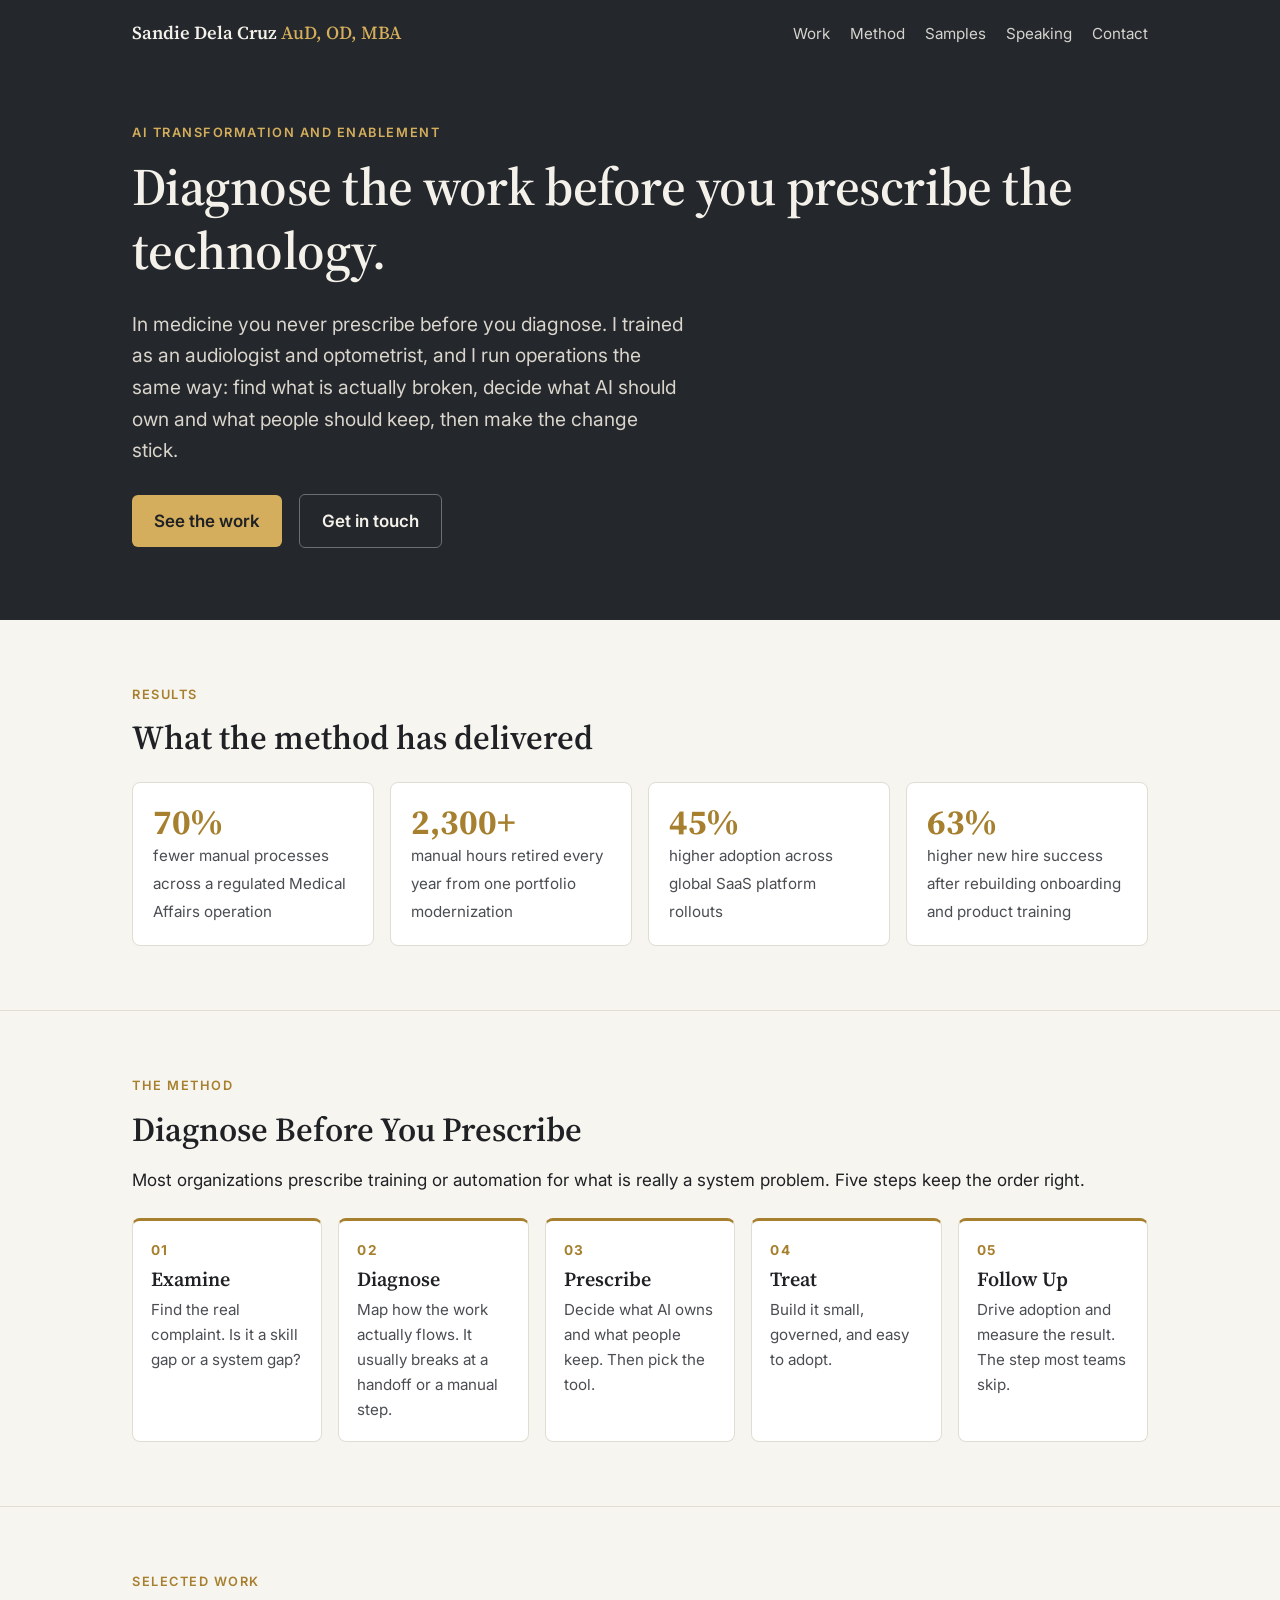
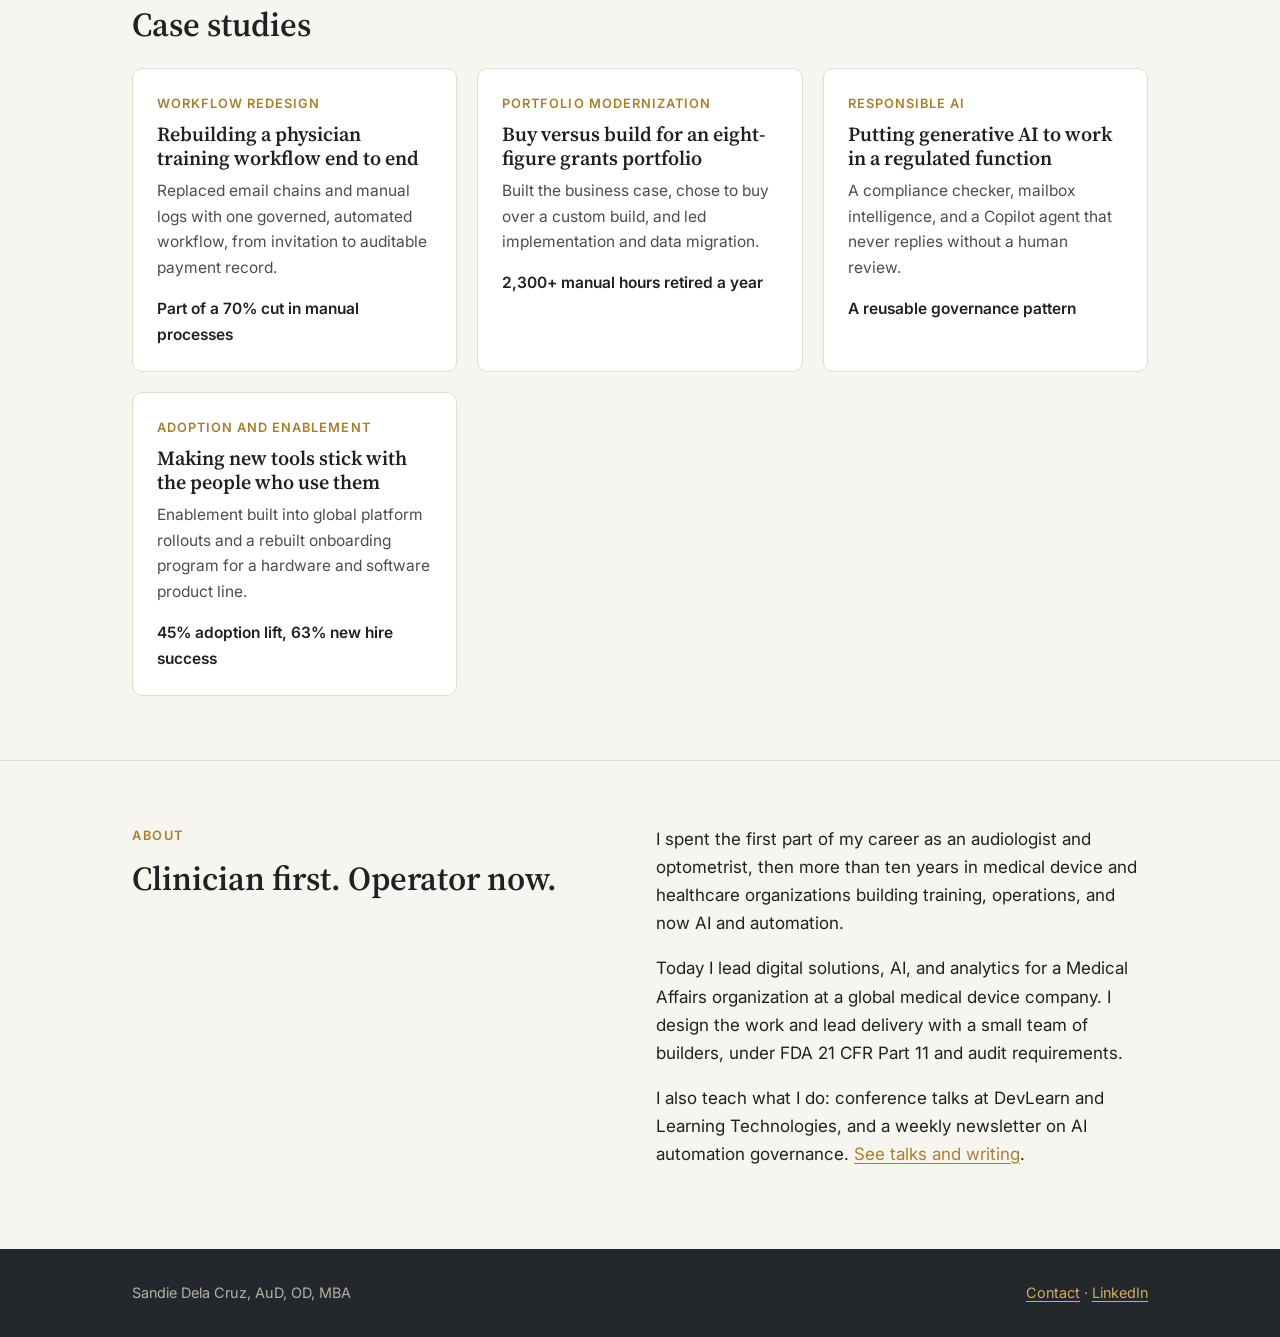
==== index.html @ 118a7989 "Launch portfolio site: case studies, sample work, role toolkits Co-Authored-By: Claude Opus 5.5 <nor" ====
<!doctype html>
<html lang="en">
<head>
  <meta charset="UTF-8">
  <meta name="viewport" content="width=device-width, initial-scale=1.0">
  <title>Sandie Dela Cruz, AuD, OD, MBA</title>
  <meta name="description" content="Clinician turned AI transformation and enablement leader. Diagnose the work before you prescribe the technology.">
  <link rel="preconnect" href="https://fonts.googleapis.com">
  <link rel="preconnect" href="https://fonts.gstatic.com" crossorigin>
  <link href="https://fonts.googleapis.com/css2?family=Inter:wght@400;500;600;700&family=Source+Serif+4:wght@500;600&display=swap" rel="stylesheet">
  <link rel="stylesheet" href="css/styles.css">
</head>
<body>
  <header class="site-header">
    <div class="wrap">
      <a class="brand" href="index.html">Sandie Dela Cruz <span>AuD, OD, MBA</span></a>
      <nav class="nav" aria-label="Main">
        <a href="index.html#work">Work</a>
        <a href="index.html#method">Method</a>
        <a href="samples.html">Samples</a>
        <a href="speaking.html">Speaking</a>
        <a href="contact.html">Contact</a>
      </nav>
    </div>
  </header>

  <main>
    <div class="hero">
      <div class="wrap">
        <p class="eyebrow">AI Transformation and Enablement</p>
        <h1>Diagnose the work before you prescribe the technology.</h1>
        <p class="lede">In medicine you never prescribe before you diagnose. I trained as an audiologist and optometrist, and I run operations the same way: find what is actually broken, decide what AI should own and what people should keep, then make the change stick.</p>
        <a class="btn" href="#work">See the work</a>
        <a class="btn ghost" href="contact.html">Get in touch</a>
      </div>
    </div>

    <section aria-labelledby="proof">
      <div class="wrap">
        <p class="eyebrow">Results</p>
        <h2 id="proof">What the method has delivered</h2>
        <div class="stats">
          <div class="stat"><strong>70%</strong><span>fewer manual processes across a regulated Medical Affairs operation</span></div>
          <div class="stat"><strong>2,300+</strong><span>manual hours retired every year from one portfolio modernization</span></div>
          <div class="stat"><strong>45%</strong><span>higher adoption across global SaaS platform rollouts</span></div>
          <div class="stat"><strong>63%</strong><span>higher new hire success after rebuilding onboarding and product training</span></div>
        </div>
      </div>
    </section>

    <section id="method" aria-labelledby="method-h">
      <div class="wrap">
        <p class="eyebrow">The method</p>
        <h2 id="method-h">Diagnose Before You Prescribe</h2>
        <p>Most organizations prescribe training or automation for what is really a system problem. Five steps keep the order right.</p>
        <ol class="steps">
          <li><h3>Examine</h3><p>Find the real complaint. Is it a skill gap or a system gap?</p></li>
          <li><h3>Diagnose</h3><p>Map how the work actually flows. It usually breaks at a handoff or a manual step.</p></li>
          <li><h3>Prescribe</h3><p>Decide what AI owns and what people keep. Then pick the tool.</p></li>
          <li><h3>Treat</h3><p>Build it small, governed, and easy to adopt.</p></li>
          <li><h3>Follow Up</h3><p>Drive adoption and measure the result. The step most teams skip.</p></li>
        </ol>
      </div>
    </section>

    <section id="work" aria-labelledby="work-h">
      <div class="wrap">
        <p class="eyebrow">Selected work</p>
        <h2 id="work-h">Case studies</h2>
        <div class="cards">
          <a class="card" href="work/physician-training-workflow.html">
            <span class="tag">Workflow redesign</span>
            <h3>Rebuilding a physician training workflow end to end</h3>
            <p>Replaced email chains and manual logs with one governed, automated workflow, from invitation to auditable payment record.</p>
            <p class="result">Part of a 70% cut in manual processes</p>
          </a>
          <a class="card" href="work/grants-portfolio.html">
            <span class="tag">Portfolio modernization</span>
            <h3>Buy versus build for an eight-figure grants portfolio</h3>
            <p>Built the business case, chose to buy over a custom build, and led implementation and data migration.</p>
            <p class="result">2,300+ manual hours retired a year</p>
          </a>
          <a class="card" href="work/governed-ai.html">
            <span class="tag">Responsible AI</span>
            <h3>Putting generative AI to work in a regulated function</h3>
            <p>A compliance checker, mailbox intelligence, and a Copilot agent that never replies without a human review.</p>
            <p class="result">A reusable governance pattern</p>
          </a>
          <a class="card" href="work/adoption.html">
            <span class="tag">Adoption and enablement</span>
            <h3>Making new tools stick with the people who use them</h3>
            <p>Enablement built into global platform rollouts and a rebuilt onboarding program for a hardware and software product line.</p>
            <p class="result">45% adoption lift, 63% new hire success</p>
          </a>
        </div>
      </div>
    </section>

    <section aria-labelledby="about-h">
      <div class="wrap two-col">
        <div>
          <p class="eyebrow">About</p>
          <h2 id="about-h">Clinician first. Operator now.</h2>
        </div>
        <div>
          <p>I spent the first part of my career as an audiologist and optometrist, then more than ten years in medical device and healthcare organizations building training, operations, and now AI and automation.</p>
          <p>Today I lead digital solutions, AI, and analytics for a Medical Affairs organization at a global medical device company. I design the work and lead delivery with a small team of builders, under FDA 21 CFR Part 11 and audit requirements.</p>
          <p>I also teach what I do: conference talks at DevLearn and Learning Technologies, and a weekly newsletter on AI automation governance. <a href="speaking.html">See talks and writing</a>.</p>
        </div>
      </div>
    </section>
  </main>

  <footer class="site-footer">
    <div class="wrap">
      <span>Sandie Dela Cruz, AuD, OD, MBA</span>
      <span><a href="contact.html">Contact</a> · <a href="https://www.linkedin.com/in/sandiedelacruz">LinkedIn</a></span>
    </div>
  </footer>
</body>
</html>
---- css/styles.css ----
:root {
  --bg: #f7f5f0;
  --surface: #ffffff;
  --ink: #1f2124;
  --ink-soft: #4a4d52;
  --line: #e2ddd2;
  --charcoal: #24272b;
  --gold: #a7802f;
  --gold-soft: #f1e7cf;
  --on-charcoal: #f4f1ea;
  --max: 1080px;
}

@media (prefers-color-scheme: dark) {
  :root:not([data-theme="light"]) {
    --bg: #17191c;
    --surface: #202327;
    --ink: #ece9e2;
    --ink-soft: #b4b0a7;
    --line: #34383d;
    --charcoal: #101214;
    --gold: #d4ae5c;
    --gold-soft: #3a3222;
    --on-charcoal: #f4f1ea;
  }
}

* { box-sizing: border-box; }

html { scroll-behavior: smooth; }

body {
  margin: 0;
  background: var(--bg);
  color: var(--ink);
  font-family: "Inter", system-ui, -apple-system, "Segoe UI", sans-serif;
  font-size: 17px;
  line-height: 1.65;
  -webkit-font-smoothing: antialiased;
}

h1, h2, h3 {
  font-family: "Source Serif 4", Georgia, serif;
  font-weight: 600;
  line-height: 1.2;
  margin: 0 0 0.5em;
}

h1 { font-size: clamp(2.1rem, 5vw, 3.3rem); letter-spacing: -0.01em; }
h2 { font-size: clamp(1.6rem, 3.2vw, 2.1rem); }
h3 { font-size: 1.25rem; }

p { margin: 0 0 1em; }

a { color: var(--gold); text-underline-offset: 3px; }
a:hover { text-decoration-thickness: 2px; }

.wrap { max-width: var(--max); margin: 0 auto; padding: 0 16px; }
@media (min-width: 720px) { .wrap { padding: 0 32px; } }

/* Header */
.site-header {
  background: var(--charcoal);
  color: var(--on-charcoal);
}
.site-header .wrap {
  display: flex;
  flex-wrap: wrap;
  align-items: center;
  justify-content: space-between;
  gap: 12px;
  padding-top: 18px;
  padding-bottom: 18px;
}
.brand {
  color: var(--on-charcoal);
  text-decoration: none;
  font-family: "Source Serif 4", Georgia, serif;
  font-size: 1.15rem;
  font-weight: 600;
}
.brand span { color: #d4ae5c; font-weight: 500; }
.nav { display: flex; flex-wrap: wrap; gap: 4px 20px; }
.nav a {
  color: var(--on-charcoal);
  text-decoration: none;
  font-size: 0.95rem;
  opacity: 0.85;
}
.nav a:hover, .nav a[aria-current="page"] { opacity: 1; color: #d4ae5c; }

/* Hero */
.hero {
  background: var(--charcoal);
  color: var(--on-charcoal);
  padding: 56px 0 72px;
}
.hero .eyebrow { color: #d4ae5c; }
.hero p.lede { font-size: 1.2rem; max-width: 46ch; color: #d9d5cc; }
.eyebrow {
  text-transform: uppercase;
  letter-spacing: 0.12em;
  font-size: 0.8rem;
  font-weight: 600;
  color: var(--gold);
  margin-bottom: 12px;
}

.btn {
  display: inline-block;
  padding: 12px 22px;
  border-radius: 6px;
  background: #d4ae5c;
  color: #1f2124;
  font-weight: 600;
  text-decoration: none;
  margin: 8px 12px 0 0;
}
.btn.ghost {
  background: transparent;
  color: var(--on-charcoal);
  border: 1px solid #6b6e73;
}
.btn:hover { filter: brightness(1.05); }

/* Sections */
section { padding: 64px 0; }
section + section { border-top: 1px solid var(--line); }

.stats {
  display: grid;
  grid-template-columns: repeat(auto-fit, minmax(200px, 1fr));
  gap: 16px;
  margin-top: 24px;
}
.stat {
  background: var(--surface);
  border: 1px solid var(--line);
  border-radius: 8px;
  padding: 20px;
}
.stat strong {
  display: block;
  font-family: "Source Serif 4", Georgia, serif;
  font-size: 2.2rem;
  color: var(--gold);
  line-height: 1.1;
}
.stat span { color: var(--ink-soft); font-size: 0.95rem; }

.steps {
  list-style: none;
  padding: 0;
  margin: 24px 0 0;
  display: grid;
  grid-template-columns: repeat(auto-fit, minmax(180px, 1fr));
  gap: 16px;
  counter-reset: step;
}
.steps li {
  background: var(--surface);
  border: 1px solid var(--line);
  border-top: 3px solid var(--gold);
  border-radius: 8px;
  padding: 18px;
  counter-increment: step;
}
.steps li::before {
  content: "0" counter(step);
  display: block;
  font-weight: 700;
  color: var(--gold);
  font-size: 0.85rem;
  letter-spacing: 0.1em;
  margin-bottom: 6px;
}
.steps h3 { margin-bottom: 6px; }
.steps p { margin: 0; color: var(--ink-soft); font-size: 0.95rem; }

.cards {
  display: grid;
  grid-template-columns: repeat(auto-fit, minmax(260px, 1fr));
  gap: 20px;
  margin-top: 24px;
}
.card {
  display: flex;
  flex-direction: column;
  background: var(--surface);
  border: 1px solid var(--line);
  border-radius: 10px;
  padding: 24px;
  text-decoration: none;
  color: var(--ink);
  transition: border-color 0.15s, transform 0.15s;
}
.card:hover { border-color: var(--gold); transform: translateY(-2px); }
.card .tag { font-size: 0.8rem; color: var(--gold); font-weight: 600; text-transform: uppercase; letter-spacing: 0.08em; }
.card h3 { margin: 8px 0; }
.card p { color: var(--ink-soft); font-size: 0.97rem; flex: 1; }
.card .result { font-weight: 600; color: var(--ink); margin: 0; }

.two-col { display: grid; gap: 32px; }
@media (min-width: 820px) { .two-col { grid-template-columns: 1fr 1fr; } }

/* Case study */
.case-meta {
  display: grid;
  grid-template-columns: repeat(auto-fit, minmax(180px, 1fr));
  gap: 12px 24px;
  margin-top: 28px;
  font-size: 0.95rem;
}
.case-meta div { border-left: 2px solid #d4ae5c; padding-left: 12px; color: #d9d5cc; }
.case-meta b { display: block; color: var(--on-charcoal); }

.case-body { max-width: 760px; }
.case-body h2 {
  margin-top: 1.8em;
}
.case-body h2 small {
  display: block;
  margin-bottom: 4px;
  font-family: "Inter", system-ui, sans-serif;
  font-size: 0.75rem;
  letter-spacing: 0.12em;
  text-transform: uppercase;
  color: var(--gold);
  font-weight: 700;
}
.case-body ul { padding-left: 1.2em; }
.case-body li { margin-bottom: 0.5em; }

.callout {
  background: var(--gold-soft);
  border-left: 4px solid var(--gold);
  border-radius: 6px;
  padding: 18px 20px;
  margin: 28px 0;
}
.callout p:last-child { margin: 0; }

.next-case { margin-top: 48px; padding-top: 24px; border-top: 1px solid var(--line); }

/* Lists */
.talks { list-style: none; padding: 0; margin: 24px 0 0; }
.talks li {
  background: var(--surface);
  border: 1px solid var(--line);
  border-radius: 8px;
  padding: 20px;
  margin-bottom: 14px;
}
.talks .where { font-size: 0.85rem; color: var(--gold); font-weight: 600; text-transform: uppercase; letter-spacing: 0.08em; }
.talks h3 { margin: 6px 0; }
.talks p { margin: 0; color: var(--ink-soft); }

/* Footer */
.site-footer {
  background: var(--charcoal);
  color: #b4b0a7;
  padding: 32px 0;
  font-size: 0.9rem;
}
.site-footer a { color: #d4ae5c; }
.site-footer .wrap { display: flex; flex-wrap: wrap; justify-content: space-between; gap: 12px; }

/* Role toolkit pages */
.match { margin-top: 24px; border: 1px solid var(--line); border-radius: 10px; overflow: hidden; background: var(--surface); }
.match-row { display: grid; gap: 8px; padding: 18px 20px; }
.match-row + .match-row { border-top: 1px solid var(--line); }
.match-row div:last-child { color: var(--ink-soft); font-size: 0.97rem; }
@media (min-width: 760px) { .match-row { grid-template-columns: 2fr 3fr; gap: 28px; } }

.flow { list-style: none; padding: 0; margin: 24px 0 0; counter-reset: flow; }
.flow li {
  counter-increment: flow;
  position: relative;
  padding: 14px 16px 14px 56px;
  margin-bottom: 10px;
  background: var(--surface);
  border: 1px solid var(--line);
  border-radius: 8px;
}
.flow li::before {
  content: counter(flow);
  position: absolute; left: 16px; top: 13px;
  width: 26px; height: 26px; border-radius: 50%;
  background: var(--gold); color: #fff;
  font-weight: 700; font-size: 0.85rem;
  display: flex; align-items: center; justify-content: center;
}
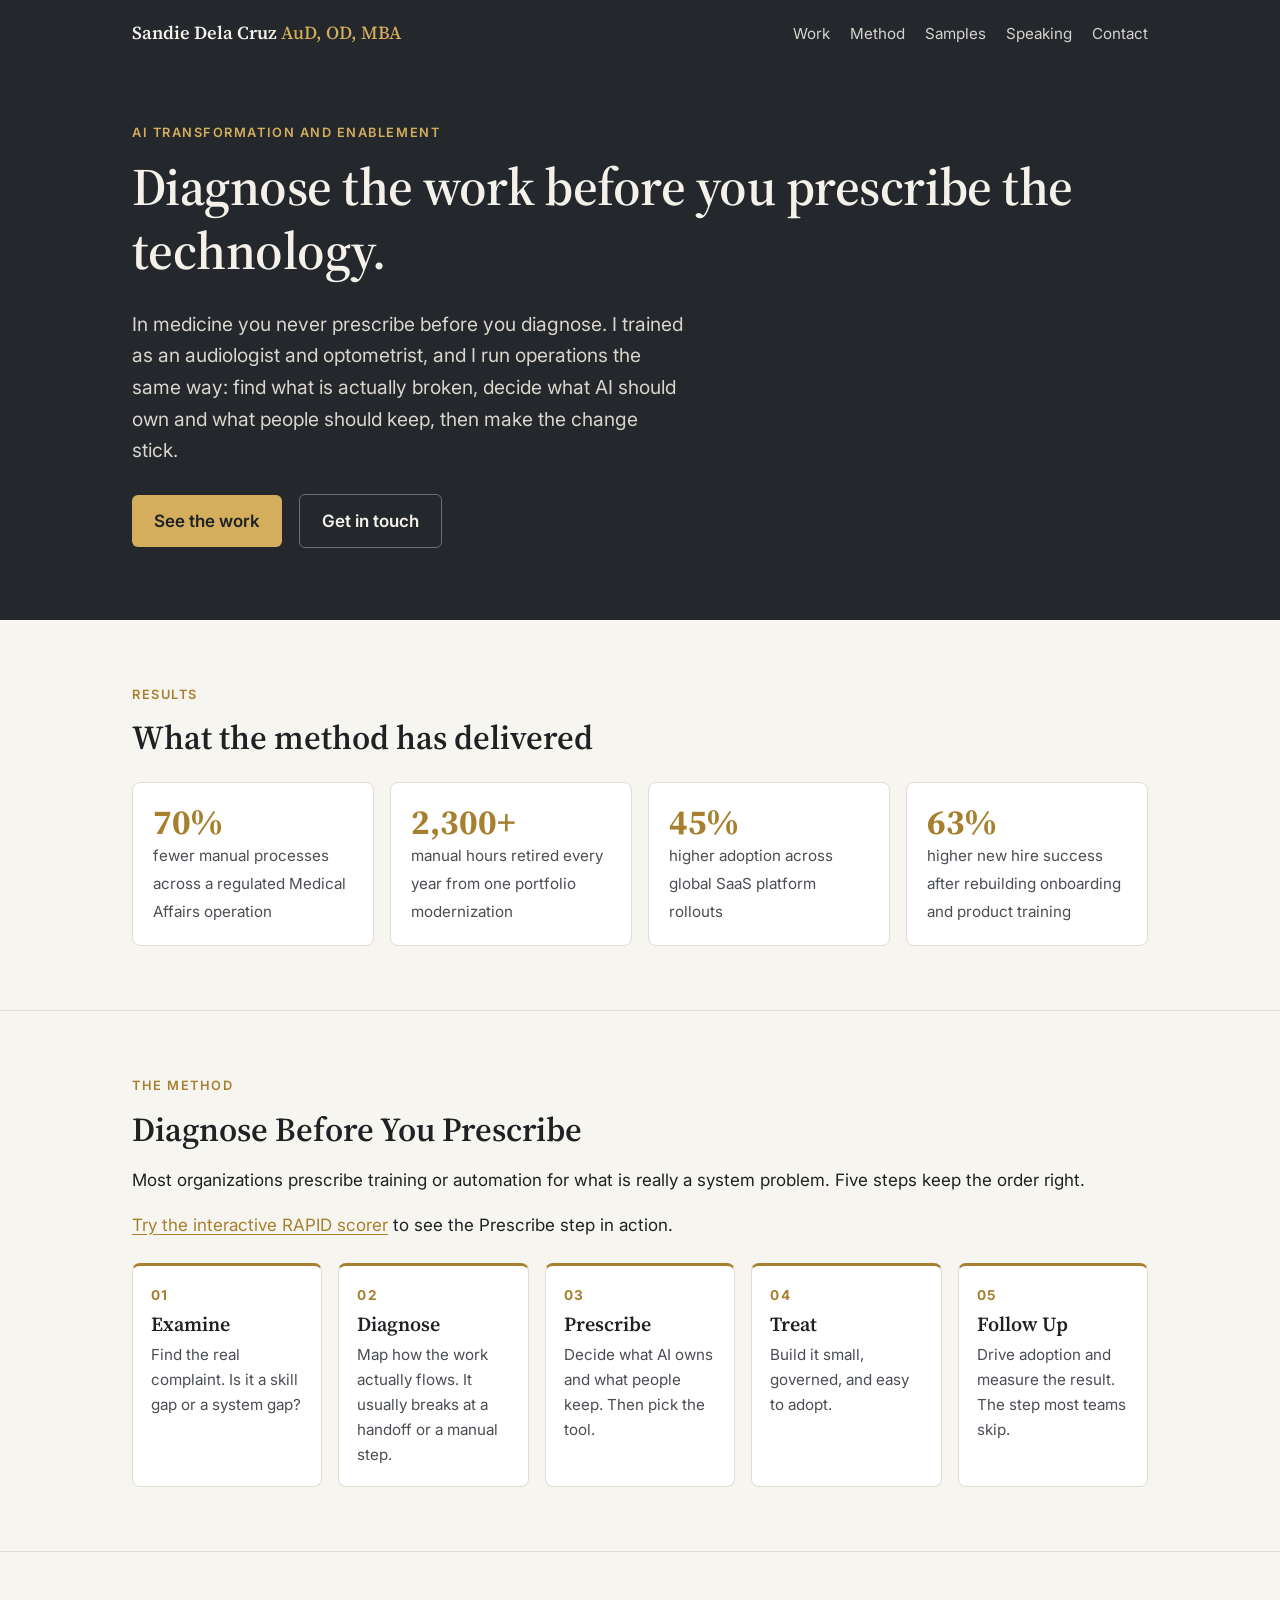
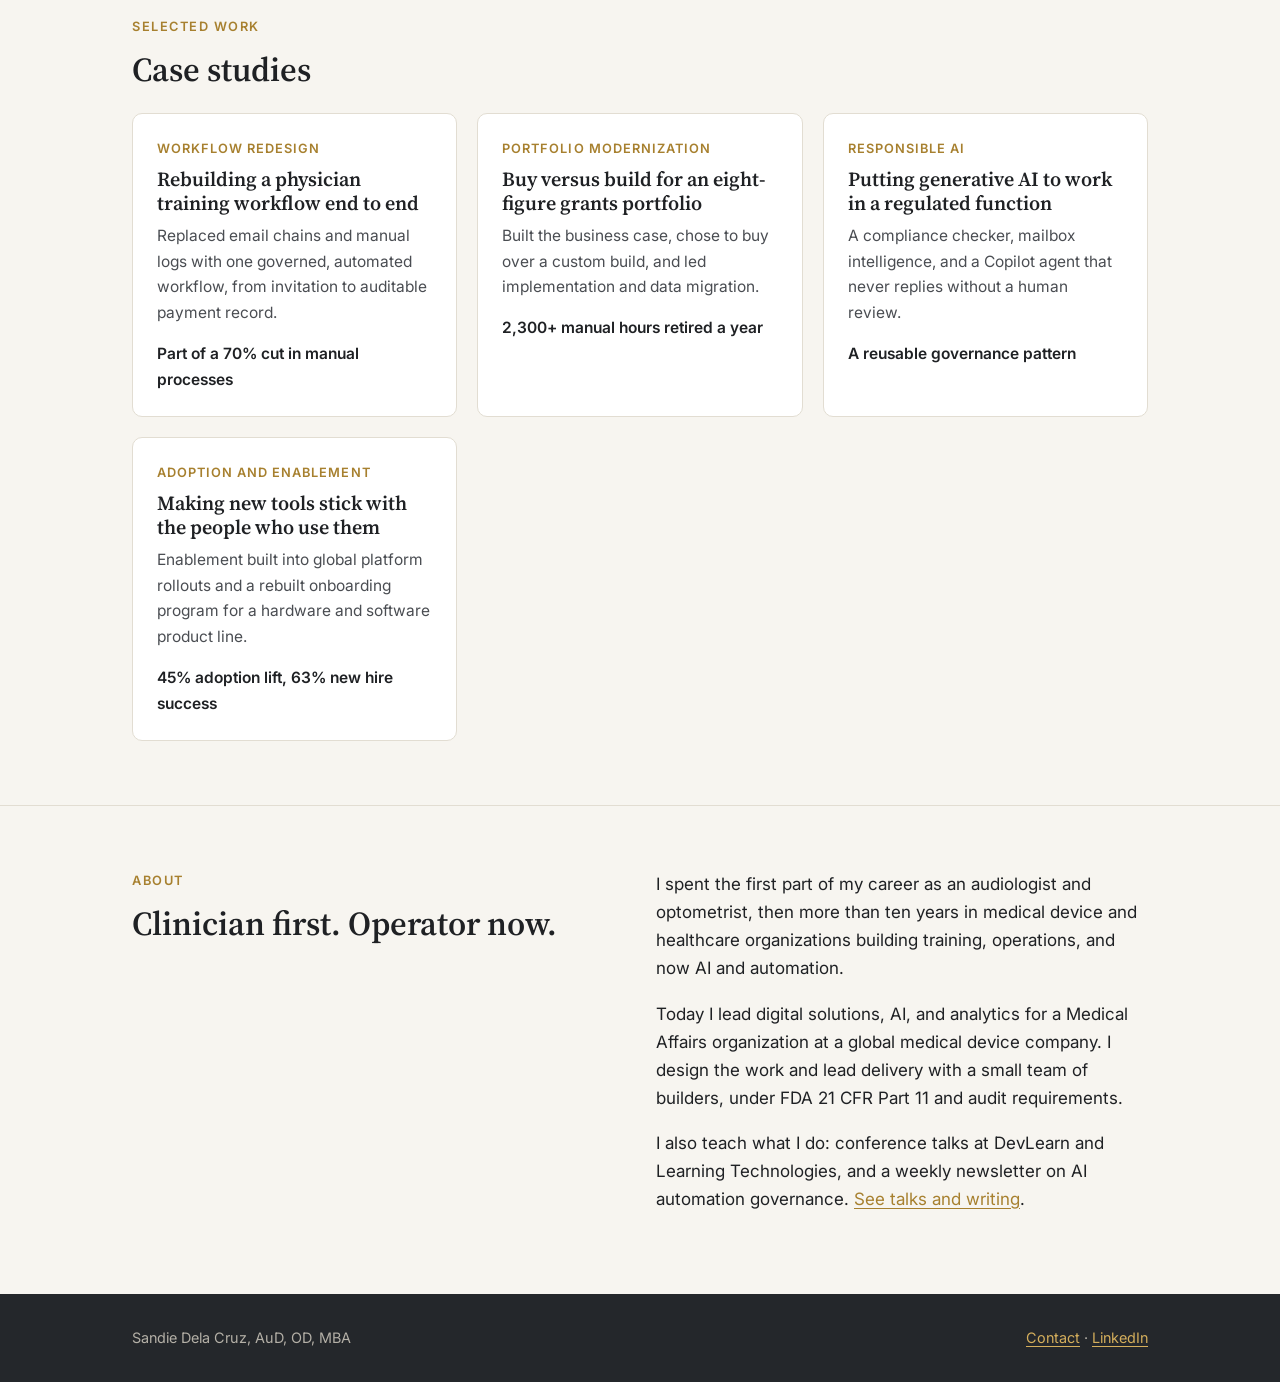
==== commit e29cb9c1: "Add interactive RAPID scorer and before/after workflow diagram Co-Authored-By: Claude Opus 5.5 <nore" ====
--- a/index.html
+++ b/index.html
@@ -53,6 +53,7 @@
         <p class="eyebrow">The method</p>
         <h2 id="method-h">Diagnose Before You Prescribe</h2>
         <p>Most organizations prescribe training or automation for what is really a system problem. Five steps keep the order right.</p>
+        <p><a href="rapid.html">Try the interactive RAPID scorer</a> to see the Prescribe step in action.</p>
         <ol class="steps">
           <li><h3>Examine</h3><p>Find the real complaint. Is it a skill gap or a system gap?</p></li>
           <li><h3>Diagnose</h3><p>Map how the work actually flows. It usually breaks at a handoff or a manual step.</p></li>
--- a/css/styles.css
+++ b/css/styles.css
@@ -290,3 +290,31 @@
   font-weight: 700; font-size: 0.85rem;
   display: flex; align-items: center; justify-content: center;
 }
+
+/* Before and after workflow */
+.legend { display: flex; flex-wrap: wrap; gap: 16px; font-size: 0.85rem; color: var(--ink-soft); margin: 16px 0 12px; }
+.legend span { display: inline-flex; align-items: center; gap: 6px; }
+.sw { width: 14px; height: 14px; border-radius: 3px; display: inline-block; }
+.sw.manual { background: var(--line); }
+.sw.auto { background: var(--gold); }
+.sw.break { background: transparent; border: 2px solid #b5523b; }
+.ba { border: 1px solid var(--line); border-radius: 10px; overflow: hidden; background: var(--surface); }
+.ba-head { display: none; }
+.ba-row { display: grid; gap: 8px; padding: 14px 16px; border-top: 1px solid var(--line); }
+.ba-row:first-of-type { border-top: 0; }
+.ba-step b { display: inline-flex; align-items: center; justify-content: center; width: 24px; height: 24px; margin-right: 10px; border-radius: 50%; background: var(--charcoal); color: #f4f1ea; font-size: 0.8rem; }
+.ba-step { font-weight: 600; }
+.ba-step em { display: inline-block; margin-left: 8px; font-style: normal; font-size: 0.72rem; font-weight: 700; text-transform: uppercase; letter-spacing: 0.06em; color: #b5523b; border: 1px solid #b5523b; border-radius: 4px; padding: 1px 6px; }
+.ba-before, .ba-after { font-size: 0.93rem; padding: 8px 10px; border-radius: 6px; }
+.ba-before { background: var(--bg); color: var(--ink-soft); border-left: 4px solid var(--line); }
+.ba-after { background: var(--gold-soft); border-left: 4px solid var(--gold); }
+.ba-before small, .ba-after small { display: block; font-size: 0.7rem; font-weight: 700; text-transform: uppercase; letter-spacing: 0.08em; color: var(--ink-soft); }
+.ba-row.is-break { box-shadow: inset 4px 0 0 #b5523b; }
+.ba-human .ba-after { background: var(--surface); border: 1px dashed var(--gold); }
+@media (min-width: 820px) {
+  .ba-head { display: grid; grid-template-columns: 1.3fr 1fr 1fr; gap: 16px; padding: 12px 16px; background: var(--charcoal); color: #f4f1ea; font-size: 0.8rem; font-weight: 700; text-transform: uppercase; letter-spacing: 0.08em; }
+  .ba-row { grid-template-columns: 1.3fr 1fr 1fr; gap: 16px; align-items: center; }
+  .ba-row:first-of-type { border-top: 1px solid var(--line); }
+  .ba-before small, .ba-after small { display: none; }
+}
+@media (prefers-color-scheme: dark) { :root:not([data-theme="light"]) .sw.break, :root:not([data-theme="light"]) .ba-step em { border-color: #e07a62; color: #e07a62; } }
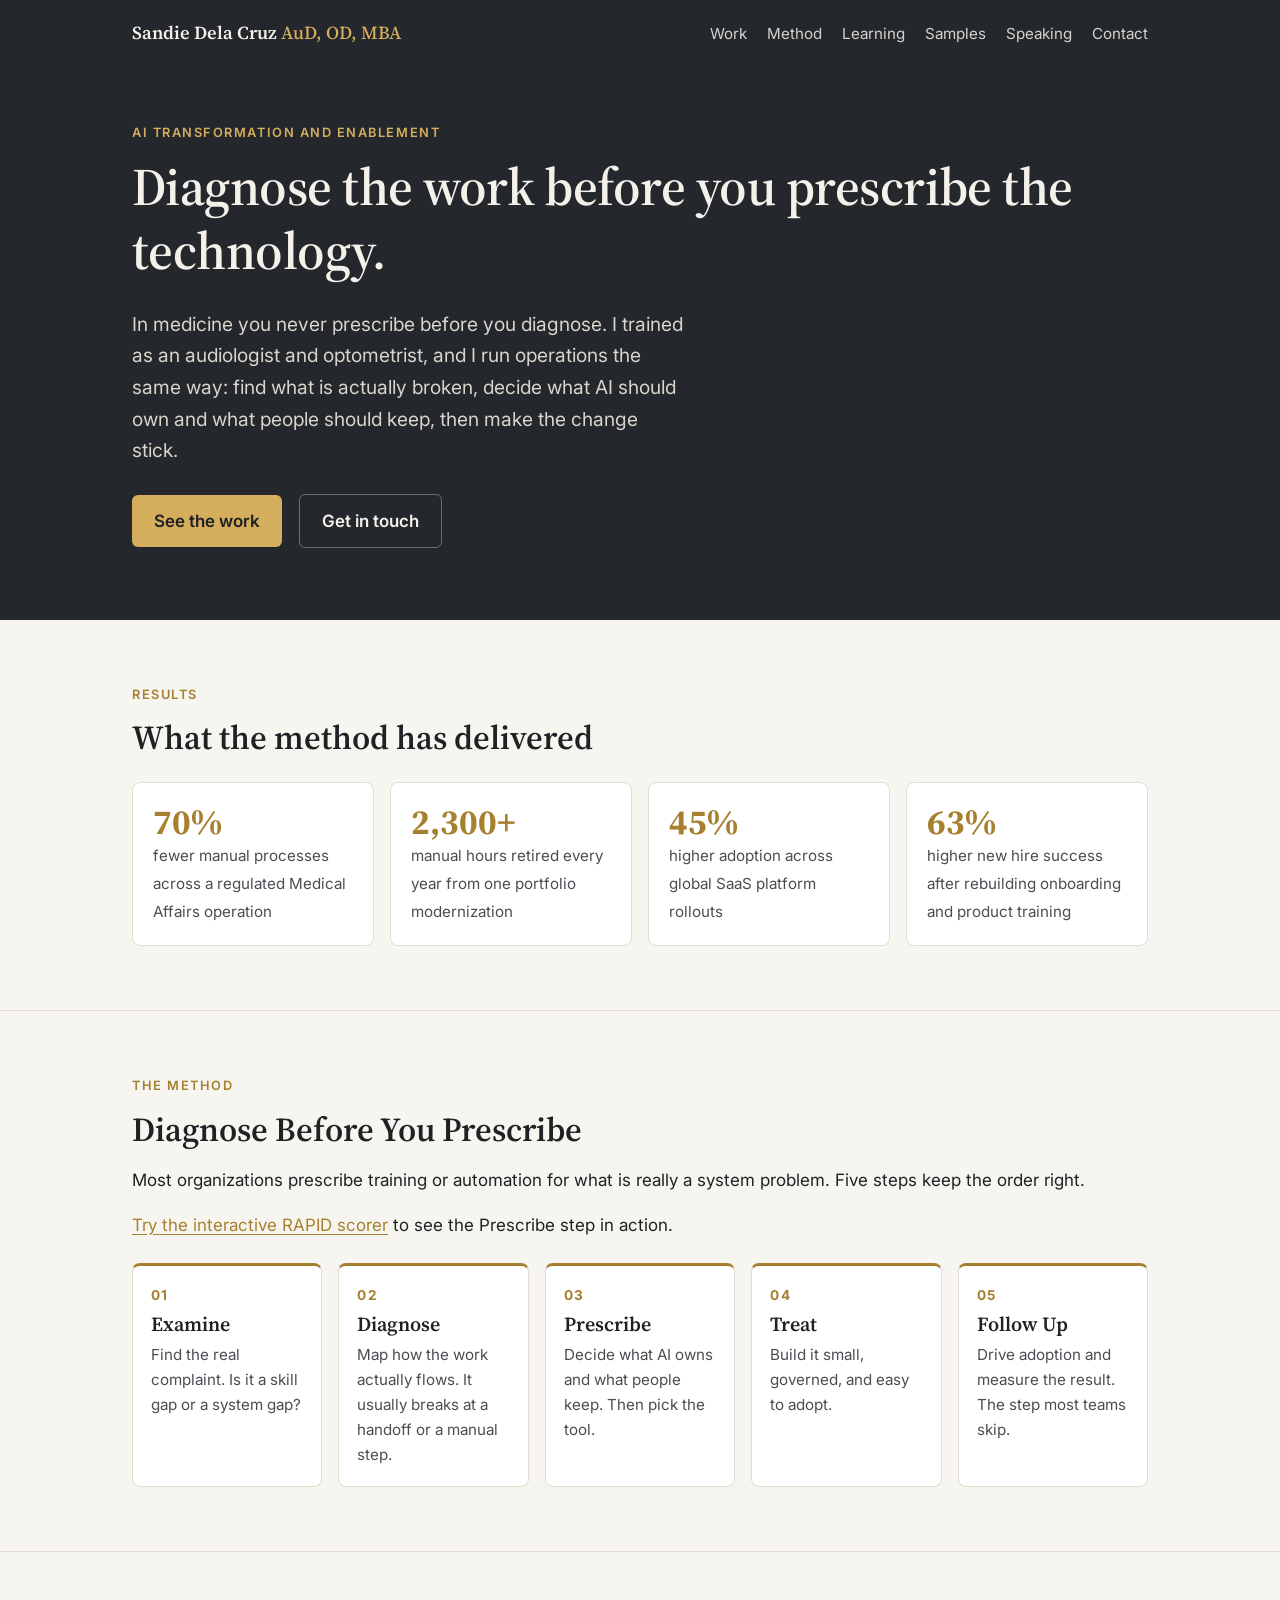
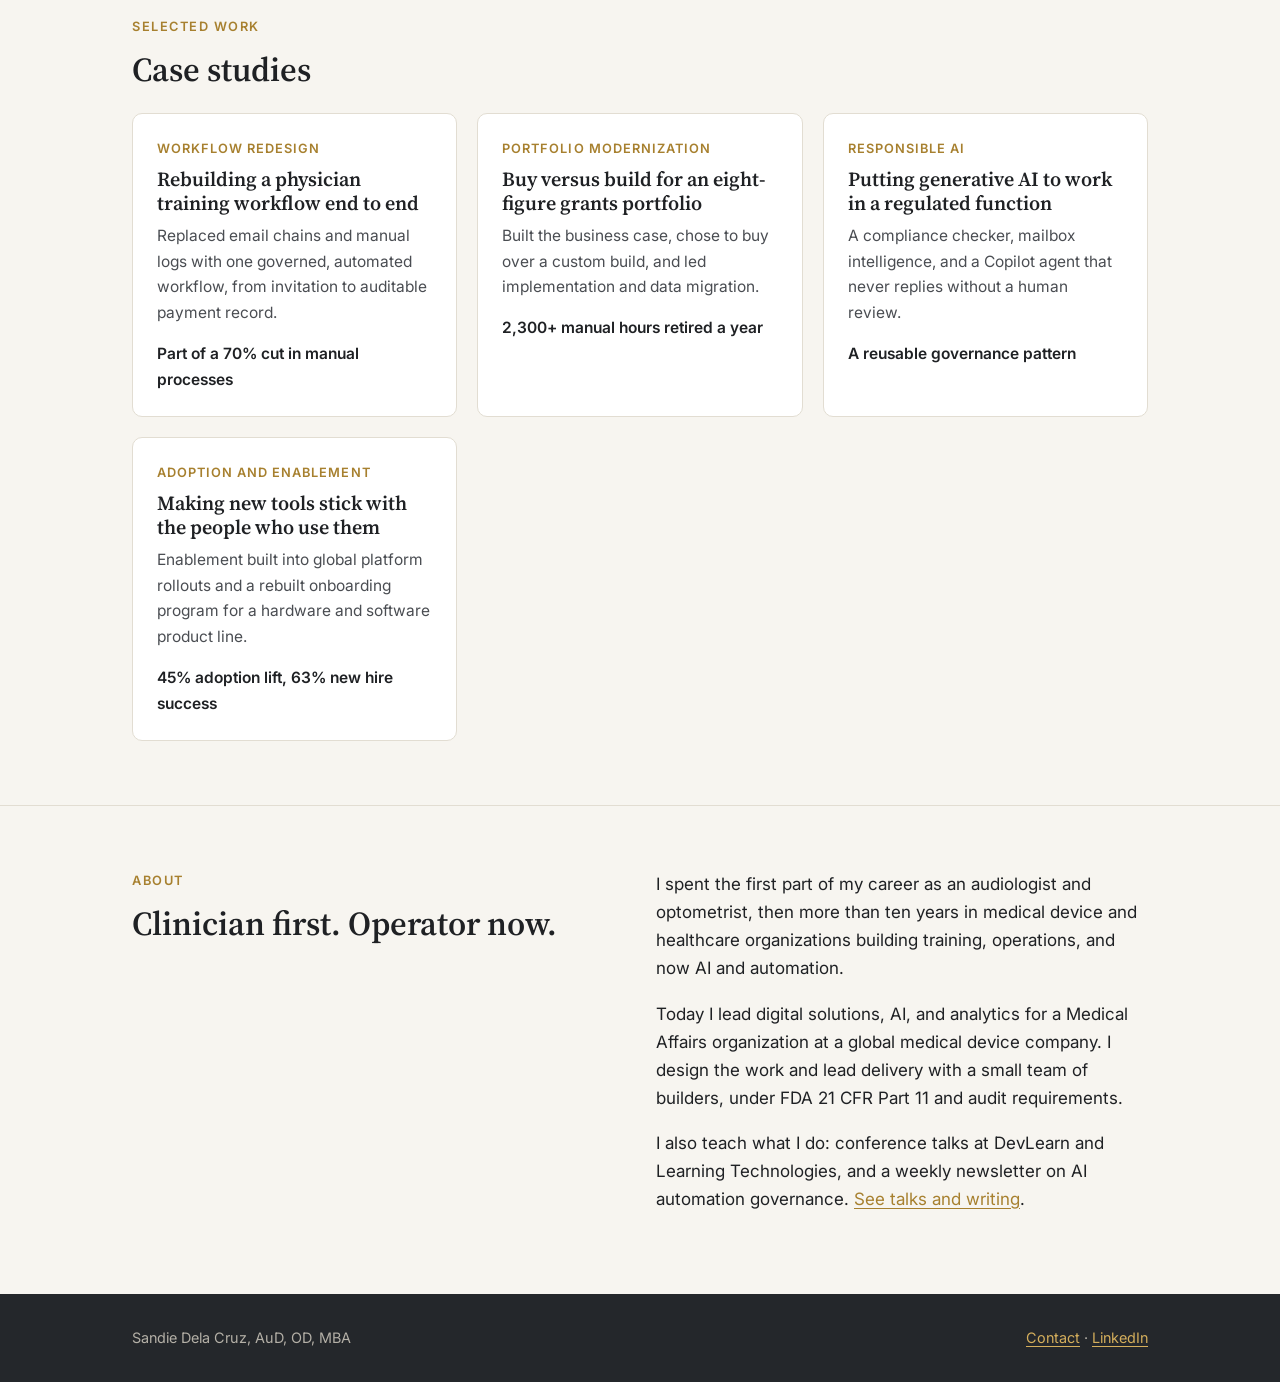
==== commit 5b06941d: "Replace Intuitive role page with general enterprise learning page Moves the content to learning.html" ====
--- a/index.html
+++ b/index.html
@@ -17,6 +17,7 @@
       <nav class="nav" aria-label="Main">
         <a href="index.html#work">Work</a>
         <a href="index.html#method">Method</a>
+        <a href="learning.html">Learning</a>
         <a href="samples.html">Samples</a>
         <a href="speaking.html">Speaking</a>
         <a href="contact.html">Contact</a>
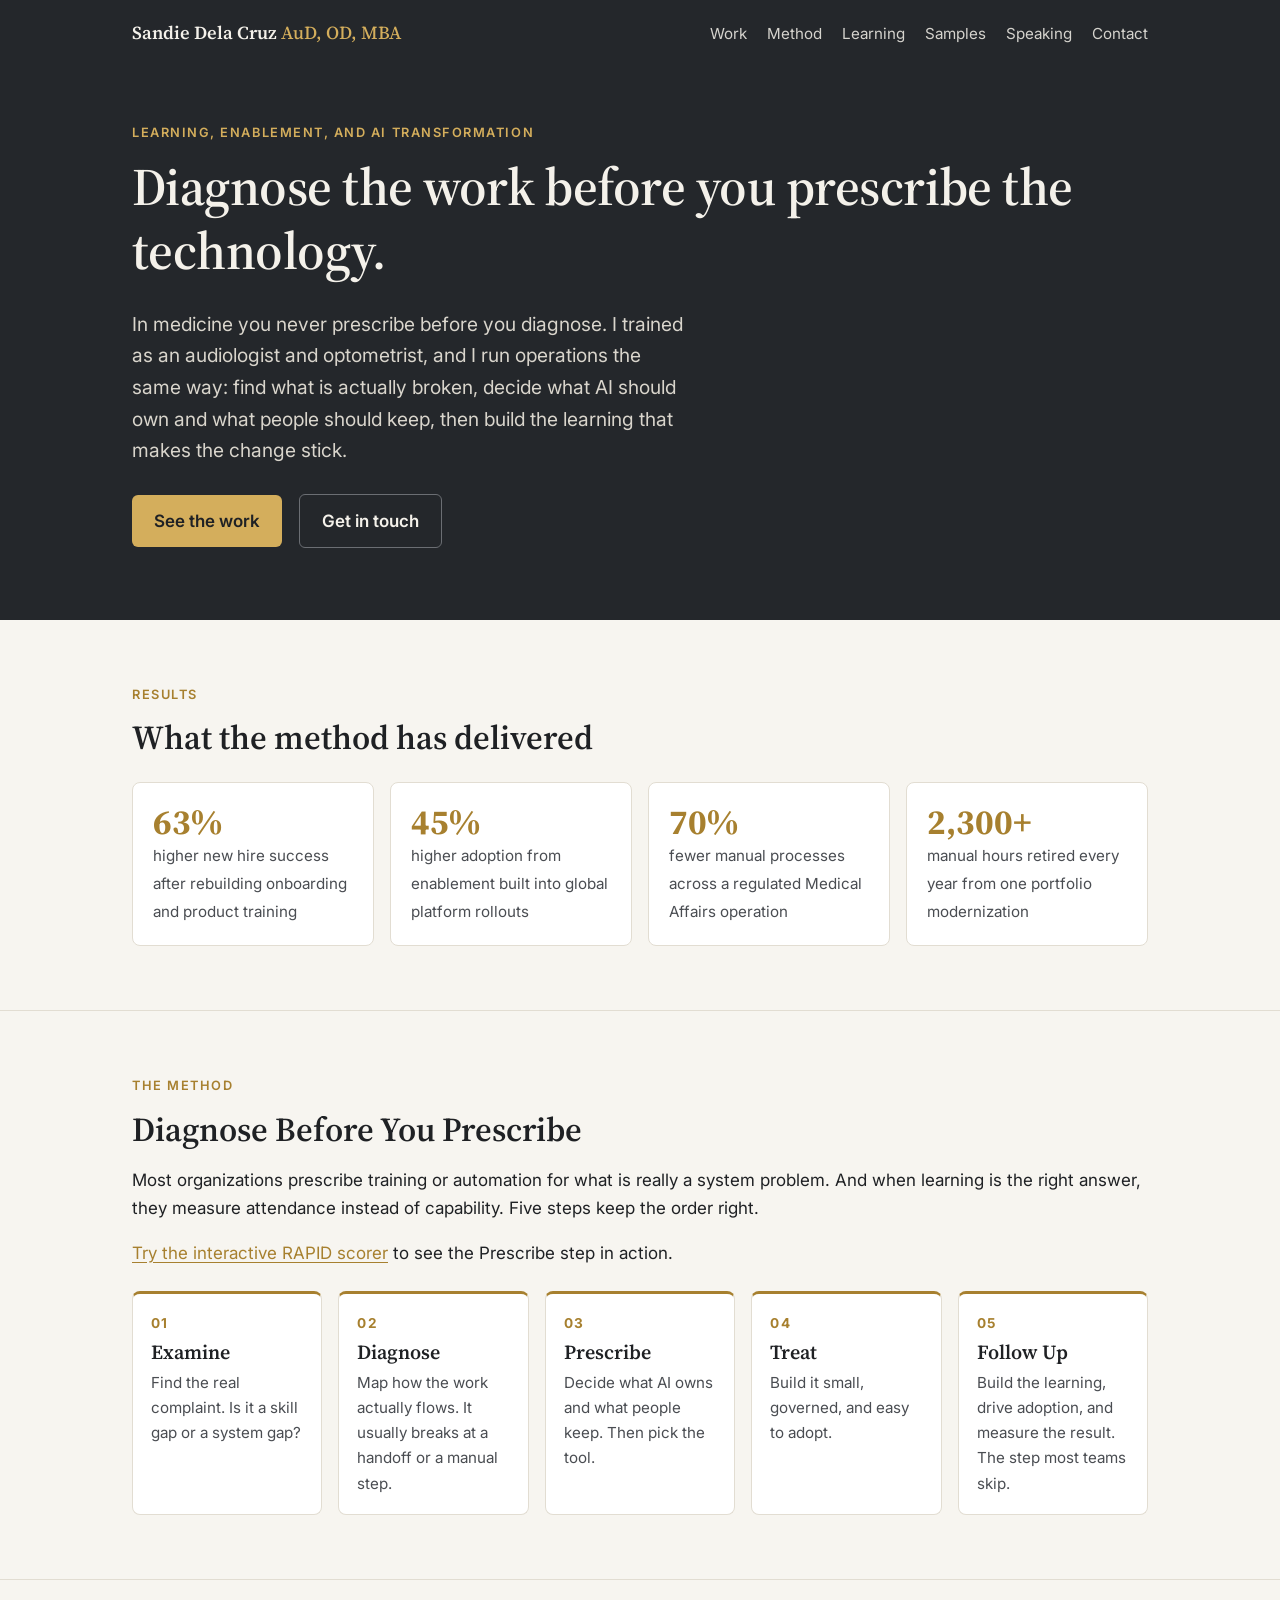
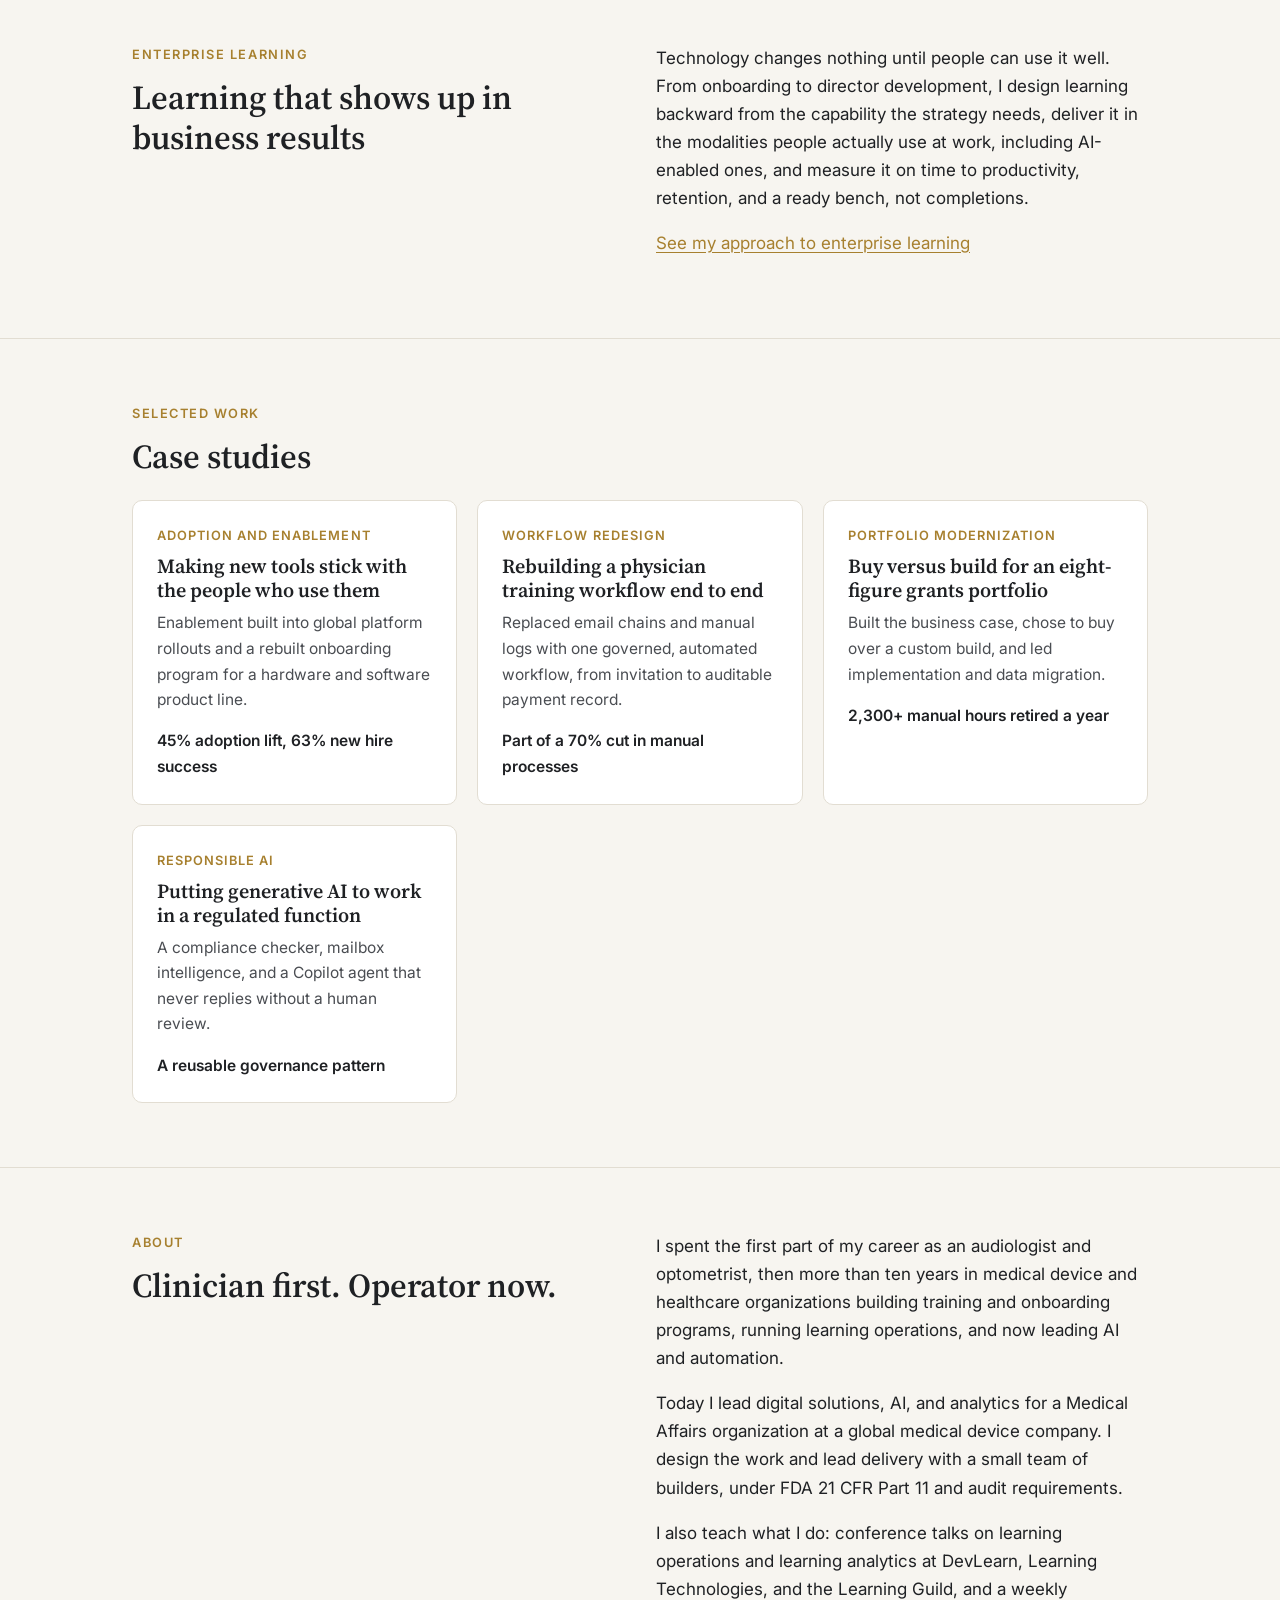
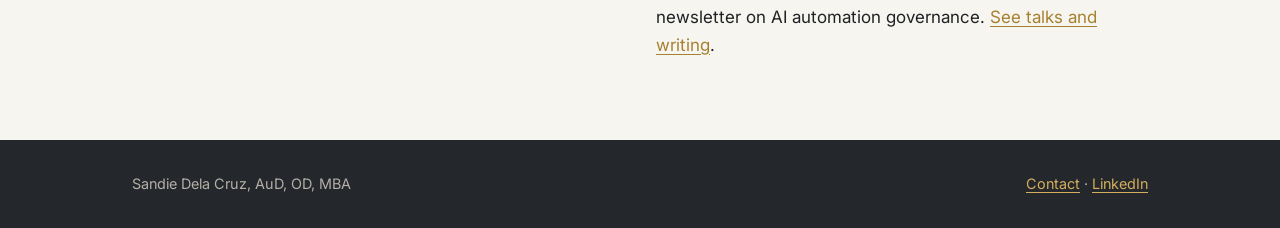
==== commit 869b6e6f: "Bring learning forward on the home page Co-Authored-By: Claude Opus 5.5 <noreply@anthropic.com> Clau" ====
--- a/index.html
+++ b/index.html
@@ -4,7 +4,7 @@
   <meta charset="UTF-8">
   <meta name="viewport" content="width=device-width, initial-scale=1.0">
   <title>Sandie Dela Cruz, AuD, OD, MBA</title>
-  <meta name="description" content="Clinician turned AI transformation and enablement leader. Diagnose the work before you prescribe the technology.">
+  <meta name="description" content="Clinician turned learning, enablement, and AI transformation leader. Diagnose the work before you prescribe the technology, then build the capability that makes it stick.">
   <link rel="preconnect" href="https://fonts.googleapis.com">
   <link rel="preconnect" href="https://fonts.gstatic.com" crossorigin>
   <link href="https://fonts.googleapis.com/css2?family=Inter:wght@400;500;600;700&family=Source+Serif+4:wght@500;600&display=swap" rel="stylesheet">
@@ -28,9 +28,9 @@
   <main>
     <div class="hero">
       <div class="wrap">
-        <p class="eyebrow">AI Transformation and Enablement</p>
+        <p class="eyebrow">Learning, Enablement, and AI Transformation</p>
         <h1>Diagnose the work before you prescribe the technology.</h1>
-        <p class="lede">In medicine you never prescribe before you diagnose. I trained as an audiologist and optometrist, and I run operations the same way: find what is actually broken, decide what AI should own and what people should keep, then make the change stick.</p>
+        <p class="lede">In medicine you never prescribe before you diagnose. I trained as an audiologist and optometrist, and I run operations the same way: find what is actually broken, decide what AI should own and what people should keep, then build the learning that makes the change stick.</p>
         <a class="btn" href="#work">See the work</a>
         <a class="btn ghost" href="contact.html">Get in touch</a>
       </div>
@@ -41,10 +41,10 @@
         <p class="eyebrow">Results</p>
         <h2 id="proof">What the method has delivered</h2>
         <div class="stats">
+          <div class="stat"><strong>63%</strong><span>higher new hire success after rebuilding onboarding and product training</span></div>
+          <div class="stat"><strong>45%</strong><span>higher adoption from enablement built into global platform rollouts</span></div>
           <div class="stat"><strong>70%</strong><span>fewer manual processes across a regulated Medical Affairs operation</span></div>
           <div class="stat"><strong>2,300+</strong><span>manual hours retired every year from one portfolio modernization</span></div>
-          <div class="stat"><strong>45%</strong><span>higher adoption across global SaaS platform rollouts</span></div>
-          <div class="stat"><strong>63%</strong><span>higher new hire success after rebuilding onboarding and product training</span></div>
         </div>
       </div>
     </section>
@@ -53,15 +53,28 @@
       <div class="wrap">
         <p class="eyebrow">The method</p>
         <h2 id="method-h">Diagnose Before You Prescribe</h2>
-        <p>Most organizations prescribe training or automation for what is really a system problem. Five steps keep the order right.</p>
+        <p>Most organizations prescribe training or automation for what is really a system problem. And when learning is the right answer, they measure attendance instead of capability. Five steps keep the order right.</p>
         <p><a href="rapid.html">Try the interactive RAPID scorer</a> to see the Prescribe step in action.</p>
         <ol class="steps">
           <li><h3>Examine</h3><p>Find the real complaint. Is it a skill gap or a system gap?</p></li>
           <li><h3>Diagnose</h3><p>Map how the work actually flows. It usually breaks at a handoff or a manual step.</p></li>
           <li><h3>Prescribe</h3><p>Decide what AI owns and what people keep. Then pick the tool.</p></li>
           <li><h3>Treat</h3><p>Build it small, governed, and easy to adopt.</p></li>
-          <li><h3>Follow Up</h3><p>Drive adoption and measure the result. The step most teams skip.</p></li>
+          <li><h3>Follow Up</h3><p>Build the learning, drive adoption, and measure the result. The step most teams skip.</p></li>
         </ol>
+      </div>
+    </section>
+
+    <section id="learning" aria-labelledby="learning-h">
+      <div class="wrap two-col">
+        <div>
+          <p class="eyebrow">Enterprise learning</p>
+          <h2 id="learning-h">Learning that shows up in business results</h2>
+        </div>
+        <div>
+          <p>Technology changes nothing until people can use it well. From onboarding to director development, I design learning backward from the capability the strategy needs, deliver it in the modalities people actually use at work, including AI-enabled ones, and measure it on time to productivity, retention, and a ready bench, not completions.</p>
+          <p><a href="learning.html">See my approach to enterprise learning</a></p>
+        </div>
       </div>
     </section>
 
@@ -70,6 +83,12 @@
         <p class="eyebrow">Selected work</p>
         <h2 id="work-h">Case studies</h2>
         <div class="cards">
+          <a class="card" href="work/adoption.html">
+            <span class="tag">Adoption and enablement</span>
+            <h3>Making new tools stick with the people who use them</h3>
+            <p>Enablement built into global platform rollouts and a rebuilt onboarding program for a hardware and software product line.</p>
+            <p class="result">45% adoption lift, 63% new hire success</p>
+          </a>
           <a class="card" href="work/physician-training-workflow.html">
             <span class="tag">Workflow redesign</span>
             <h3>Rebuilding a physician training workflow end to end</h3>
@@ -88,12 +107,6 @@
             <p>A compliance checker, mailbox intelligence, and a Copilot agent that never replies without a human review.</p>
             <p class="result">A reusable governance pattern</p>
           </a>
-          <a class="card" href="work/adoption.html">
-            <span class="tag">Adoption and enablement</span>
-            <h3>Making new tools stick with the people who use them</h3>
-            <p>Enablement built into global platform rollouts and a rebuilt onboarding program for a hardware and software product line.</p>
-            <p class="result">45% adoption lift, 63% new hire success</p>
-          </a>
         </div>
       </div>
     </section>
@@ -105,9 +118,9 @@
           <h2 id="about-h">Clinician first. Operator now.</h2>
         </div>
         <div>
-          <p>I spent the first part of my career as an audiologist and optometrist, then more than ten years in medical device and healthcare organizations building training, operations, and now AI and automation.</p>
+          <p>I spent the first part of my career as an audiologist and optometrist, then more than ten years in medical device and healthcare organizations building training and onboarding programs, running learning operations, and now leading AI and automation.</p>
           <p>Today I lead digital solutions, AI, and analytics for a Medical Affairs organization at a global medical device company. I design the work and lead delivery with a small team of builders, under FDA 21 CFR Part 11 and audit requirements.</p>
-          <p>I also teach what I do: conference talks at DevLearn and Learning Technologies, and a weekly newsletter on AI automation governance. <a href="speaking.html">See talks and writing</a>.</p>
+          <p>I also teach what I do: conference talks on learning operations and learning analytics at DevLearn, Learning Technologies, and the Learning Guild, and a weekly newsletter on AI automation governance. <a href="speaking.html">See talks and writing</a>.</p>
         </div>
       </div>
     </section>
